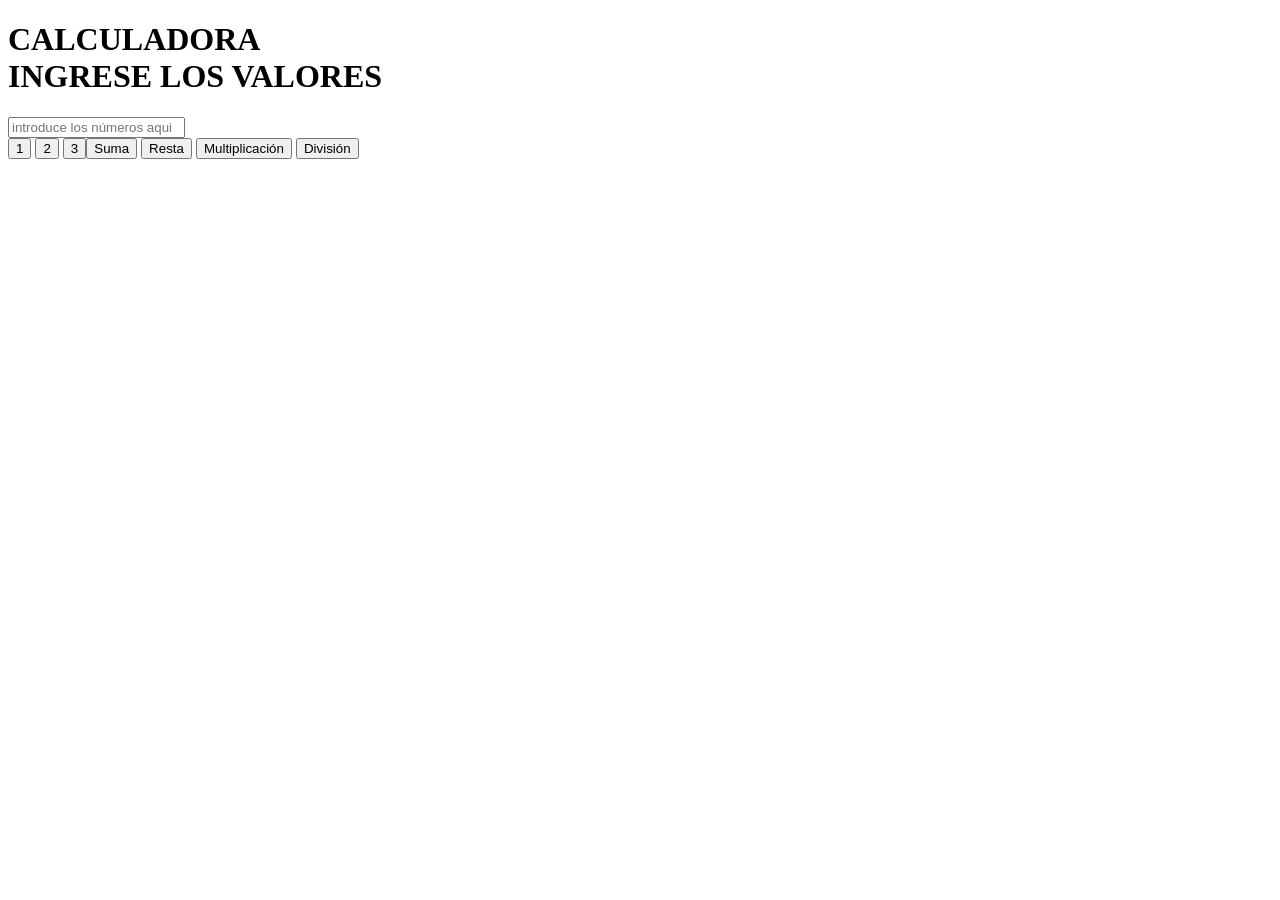
==== index.html @ e3a5bb8f "calculadora" ====
<!doctype html>
<html lang="en">
<head>
  <meta charset="utf-8">
  <meta name="viewport" content="width=device-width,initial-scale=1">
  <title>HTML Archive — Home</title>
</head>
<body>
  <h1 class="site-header">CALCULADORA<br>INGRESE LOS VALORES</br></body></h1>
  <input type="text" placeholder="introduce los números aqui">
    <main class="container">
        <button>1</button>
        <button>2</button>
        <button>3</button><button>Suma</button>
        <button>Resta</button>
        <button>Multiplicación</button>
        <button>División</button>
  </main>
  <footer class="site-footer">
    <div class="container"></div>
  </footer>
</body>
</html>
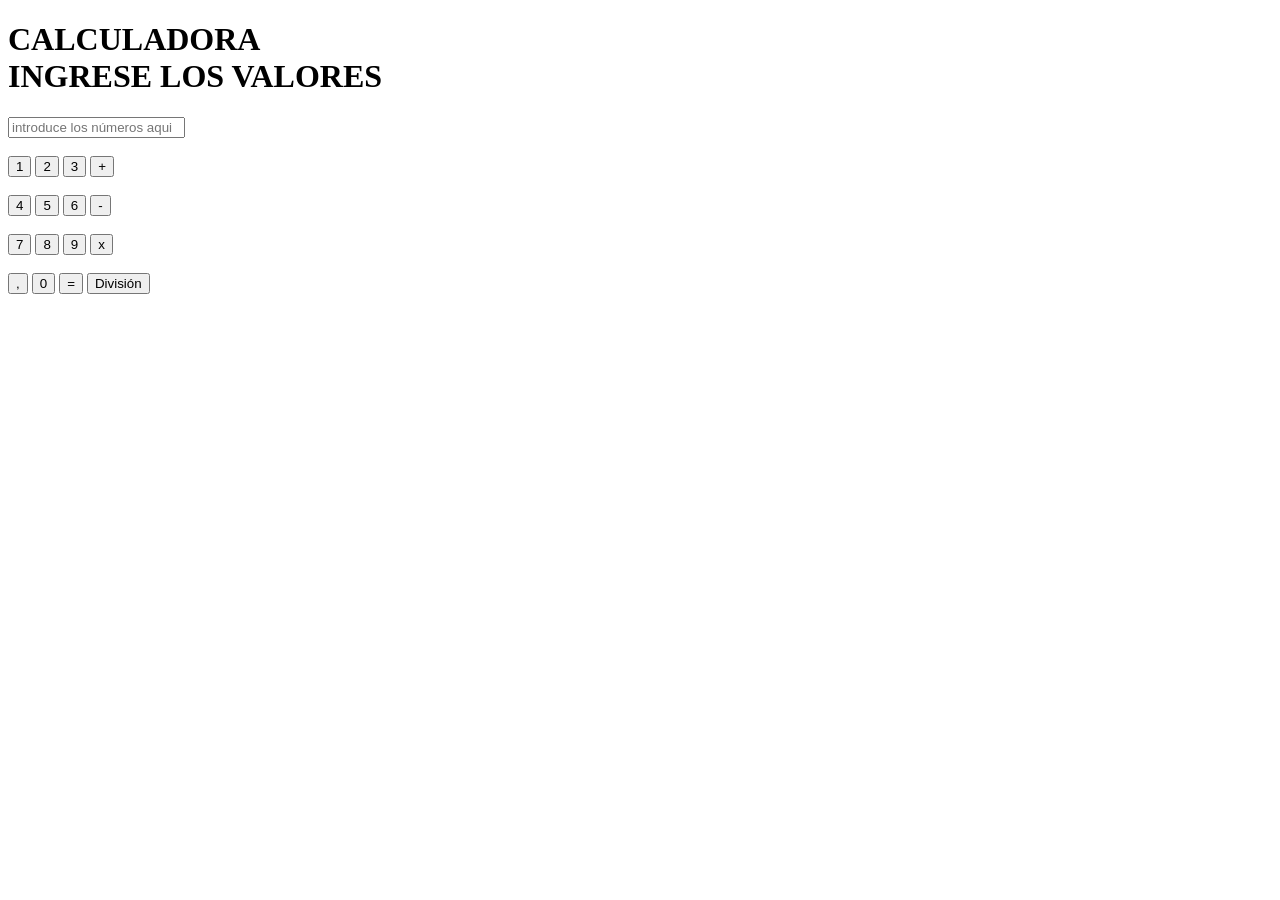
==== commit 705a094b: "UOPDATE !" ====
--- a/index.html
+++ b/index.html
@@ -1,5 +1,5 @@
 <!doctype html>
-<html lang="en">
+<html lang="es">
 <head>
   <meta charset="utf-8">
   <meta name="viewport" content="width=device-width,initial-scale=1">
@@ -9,12 +9,30 @@
   <h1 class="site-header">CALCULADORA<br>INGRESE LOS VALORES</br></body></h1>
   <input type="text" placeholder="introduce los números aqui">
     <main class="container">
-        <button>1</button>
+      <br>
+        <input type="submit" value="1">
         <button>2</button>
-        <button>3</button><button>Suma</button>
-        <button>Resta</button>
-        <button>Multiplicación</button>
+        <button>3</button>
+        <button>+</button>
+      </br>
+        <br>
+        <button>4</button>
+        <button>5</button>
+        <button>6</button>
+        <button>-</button>
+        </br>
+        <br>
+        <button>7</button>
+        <button>8</button>
+        <button>9</button>
+        <button>x</button>
+        </br>
+        <br>
+        <button>,</button>
+        <button>0</button>
+        <button>=</button>
         <button>División</button>
+      </br>
   </main>
   <footer class="site-footer">
     <div class="container"></div>
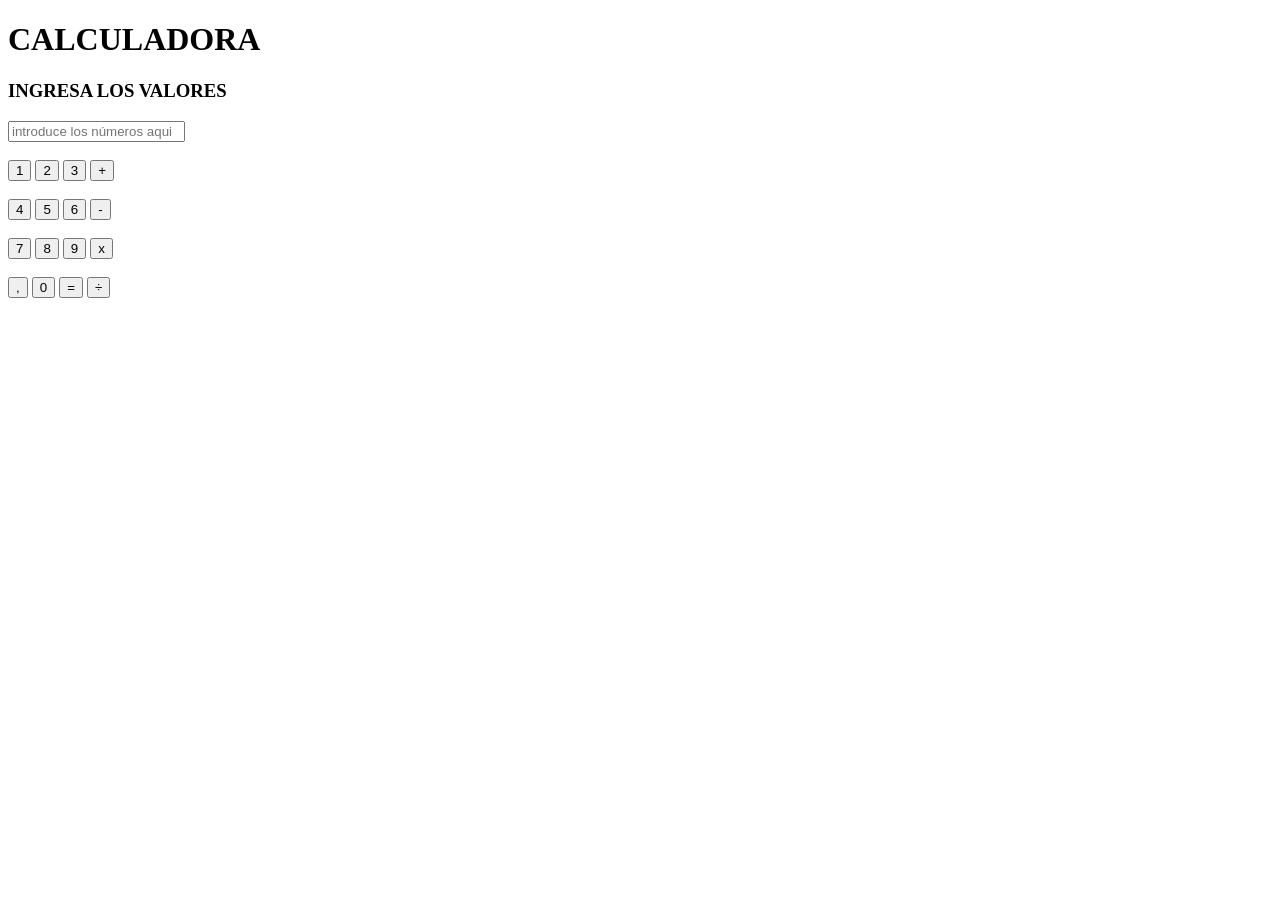
==== commit 858a9571: "mi version de la calculadora con puro html algunas correciones fueron realizadas" ====
--- a/index.html
+++ b/index.html
@@ -6,7 +6,8 @@
   <title>HTML Archive — Home</title>
 </head>
 <body>
-  <h1 class="site-header">CALCULADORA<br>INGRESE LOS VALORES</br></body></h1>
+  <h1 class="site-header">CALCULADORA</h1>
+  <h3>INGRESA LOS VALORES</h3></body>
   <input type="text" placeholder="introduce los números aqui">
     <main class="container">
       <br>
@@ -31,7 +32,7 @@
         <button>,</button>
         <button>0</button>
         <button>=</button>
-        <button>División</button>
+        <button>÷</button>
       </br>
   </main>
   <footer class="site-footer">
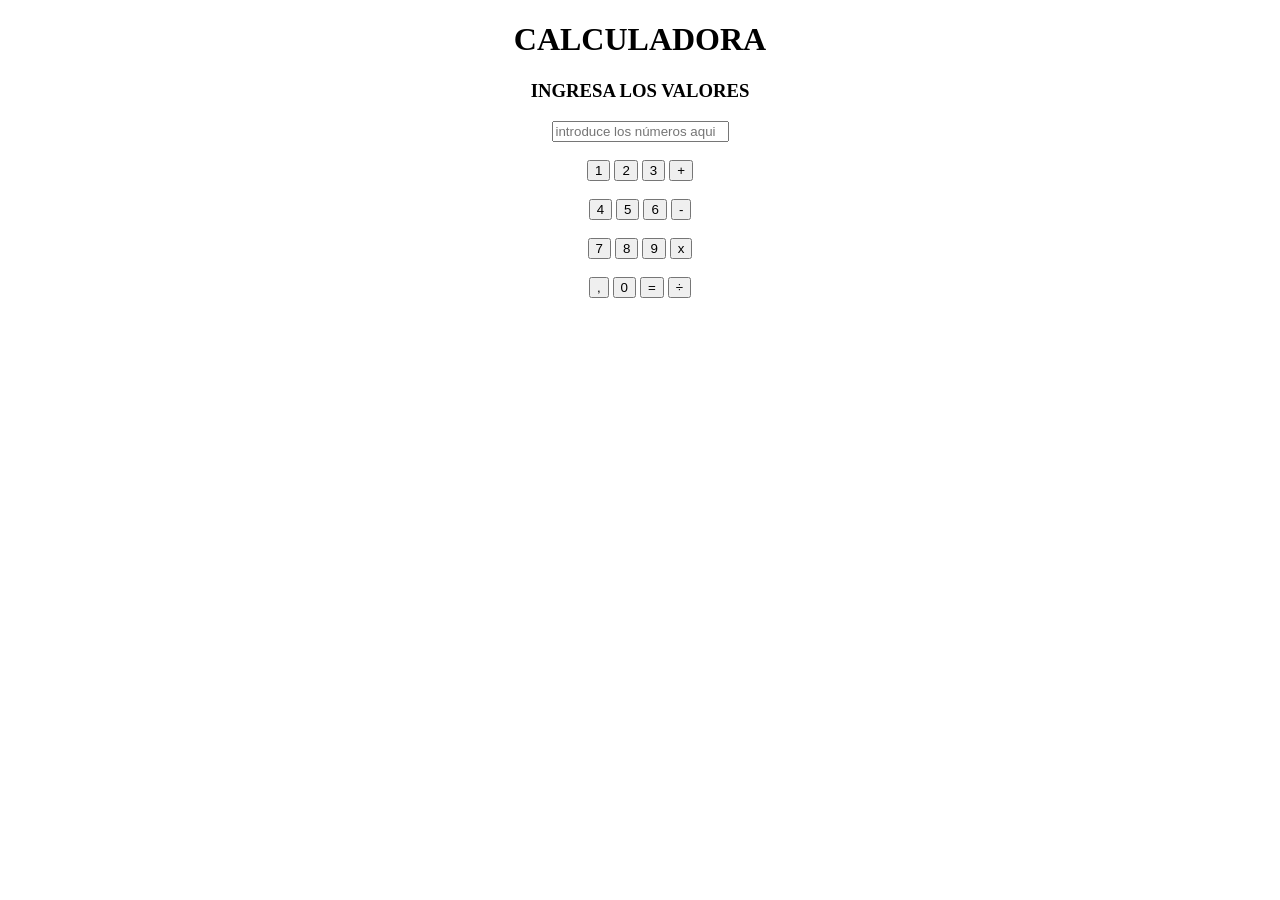
==== commit 17ac5448: "calculadora" ====
--- a/index.html
+++ b/index.html
@@ -6,6 +6,7 @@
   <title>HTML Archive — Home</title>
 </head>
 <body>
+  <center>
   <h1 class="site-header">CALCULADORA</h1>
   <h3>INGRESA LOS VALORES</h3></body>
   <input type="text" placeholder="introduce los números aqui">
@@ -34,6 +35,7 @@
         <button>=</button>
         <button>÷</button>
       </br>
+    </center>
   </main>
   <footer class="site-footer">
     <div class="container"></div>
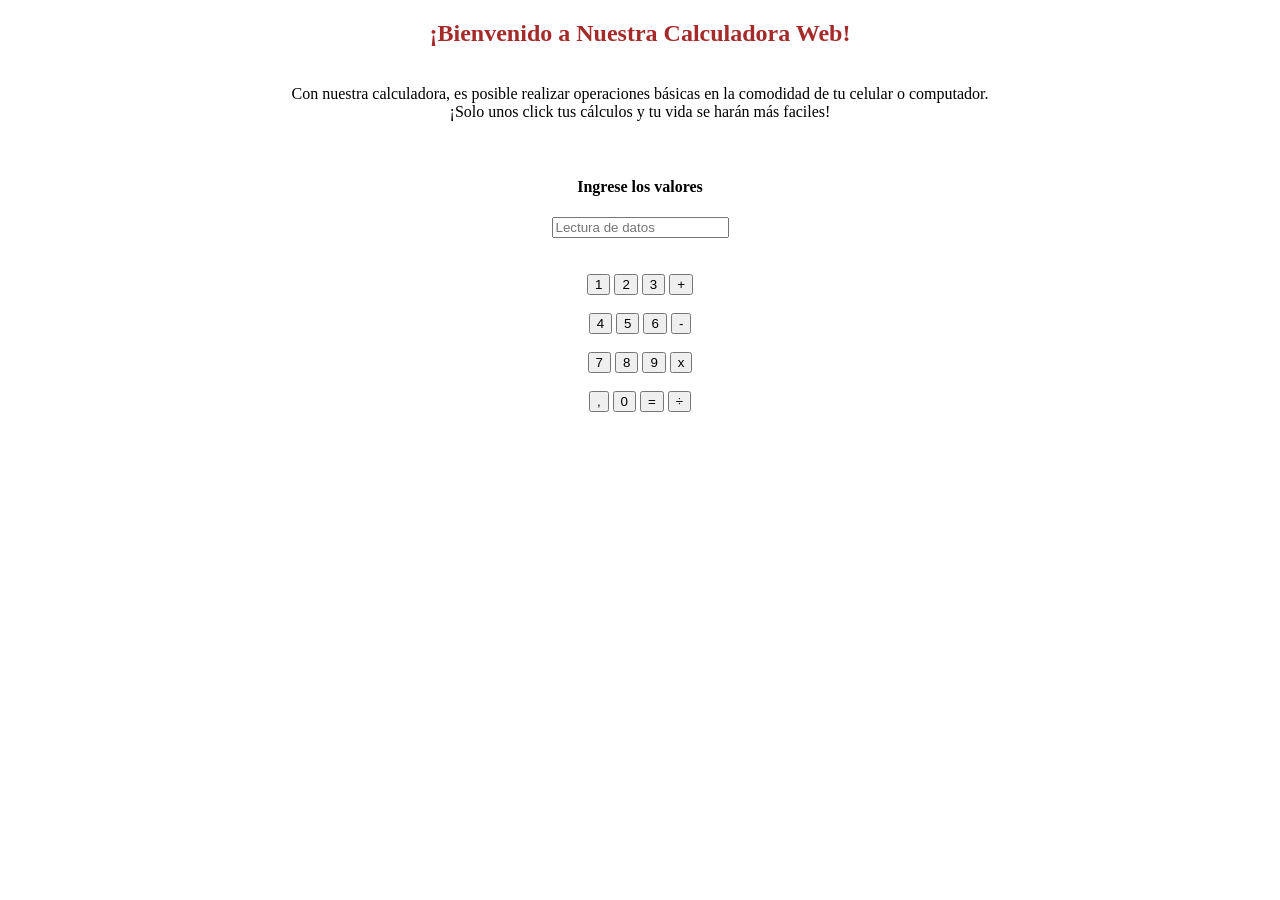
==== commit fcc2a4b0: "Actualizacion agregada" ====
--- a/index.html
+++ b/index.html
@@ -3,14 +3,25 @@
 <head>
   <meta charset="utf-8">
   <meta name="viewport" content="width=device-width,initial-scale=1">
-  <title>HTML Archive — Home</title>
+  <title>¡Calculadora Web!</title>
 </head>
 <body>
   <center>
-  <h1 class="site-header">CALCULADORA</h1>
-  <h3>INGRESA LOS VALORES</h3></body>
-  <input type="text" placeholder="introduce los números aqui">
-    <main class="container">
+     <h2 class="site-header"><span style="color:brown" >¡Bienvenido a Nuestra Calculadora Web!</span></h2>
+   <br>
+   <p1>Con nuestra calculadora, es posible realizar operaciones básicas en la comodidad de tu celular o computador.<br>
+    ¡Solo unos click tus cálculos y tu vida se harán más faciles!</p1> 
+    <br>
+    <br>
+    <br>
+    <h4>Ingrese los valores</h4>
+     <form action="realizar una operacion">
+    <label for="Inicio" name="Ingrese los valores">
+        <main class="container"></main>
+         <input type="number" id="inicio" name="Ingrese los valores" placeholder="Lectura de datos"/>
+
+      <br>
+      <br>
       <br>
         <input type="submit" value="1">
         <button>2</button>
@@ -35,7 +46,10 @@
         <button>=</button>
         <button>÷</button>
       </br>
+       </label>
+    </form>
     </center>
+    
   </main>
   <footer class="site-footer">
     <div class="container"></div>
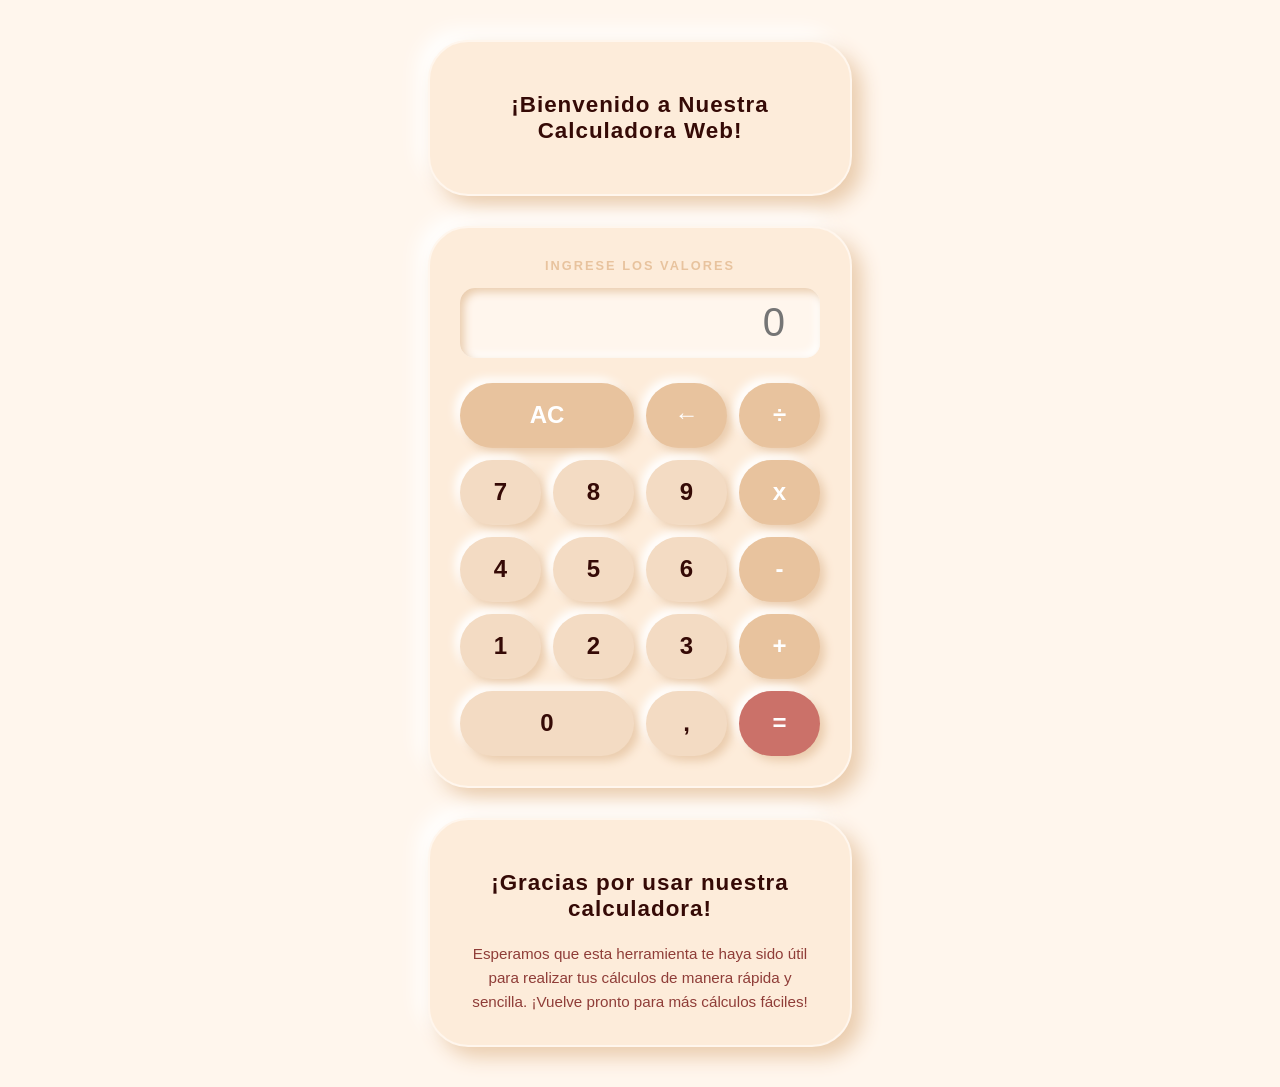
==== commit f4e91230: "Add files via upload se agrego css, faltan correcciones y no es funcional" ====
--- a/index.html
+++ b/index.html
@@ -4,55 +4,177 @@
   <meta charset="utf-8">
   <meta name="viewport" content="width=device-width,initial-scale=1">
   <title>¡Calculadora Web!</title>
+  <style>
+    /* --- DISEÑO "COFFEE & CREAM" - LAYOUT ACTUALIZADO --- */
+
+    body {
+      background-color: #fff6ed;
+      color: #350a06;
+      font-family: 'Verdana', sans-serif;
+      margin: 0;
+      padding: 40px 20px;
+      min-height: 100vh;
+      display: flex;
+      flex-direction: column;
+      align-items: center;
+      justify-content: center;
+      gap: 30px;
+    }
+
+    /* ESTILO DE LOS RECUADROS */
+    .recuadro {
+      background-color: #fdecda;
+      padding: 30px;
+      border-radius: 40px;
+      box-shadow: 10px 10px 20px #eaccad, -10px -10px 20px #ffffff;
+      border: 2px solid #fff6ed;
+      width: 100%;
+      max-width: 360px; /* Un poco más ancho para que quepan bien los botones */
+      text-align: center;
+    }
+
+    /* TEXTOS */
+    .site-header span {
+      color: #350a06 !important;
+      font-size: 1.4rem;
+      font-weight: bold;
+      letter-spacing: 1px;
+      display: block;
+      margin-bottom: 15px;
+    }
+
+    p1 {
+      display: block;
+      font-size: 0.95rem;
+      color: #8f3d38;
+      line-height: 1.6;
+    }
+
+    h4 {
+      color: #E8C39E; 
+      margin-top: 0;
+      margin-bottom: 15px;
+      text-transform: uppercase;
+      font-size: 0.8rem;
+      letter-spacing: 2px;
+    }
+
+    /* PANTALLA */
+    input[type="number"]#inicio {
+      width: 100%;
+      height: 70px;
+      background-color: #fff6ed;
+      border: none;
+      border-radius: 15px;
+      color: #350a06;
+      font-size: 40px;
+      text-align: right;
+      padding: 0 20px;
+      margin-bottom: 25px;
+      box-sizing: border-box;
+      box-shadow: inset 4px 4px 8px #eaccad, inset -4px -4px 8px #ffffff;
+      outline: none;
+    }
+
+    /* --- NUEVA GRID (REJILLA) DE BOTONES --- */
+    .teclado-grid {
+      display: grid;
+      grid-template-columns: repeat(4, 1fr); /* 4 columnas exactas */
+      gap: 12px; /* Espacio entre botones */
+    }
+
+    button {
+      width: 100%;
+      height: 65px; /* Altura fija */
+      border: none;
+      border-radius: 50px; /* Redondos (o capsula si son anchos) */
+      font-size: 24px;
+      font-weight: bold;
+      cursor: pointer;
+      background-color: #f3dbc3; 
+      color: #350a06;
+      box-shadow: 5px 5px 10px #eaccad, -5px -5px 10px #ffffff;
+      transition: transform 0.1s;
+    }
+
+    button:active {
+      transform: scale(0.95);
+      box-shadow: inset 3px 3px 6px #eaccad, inset -3px -3px 6px #ffffff;
+    }
+
+    /* CLASES DE COLORES */
+    .btn-numero {
+      background-color: #f3dbc3; /* Beige claro */
+    }
+
+    .btn-operador {
+      background-color: #E8C39E; /* Caramelo */
+      color: #fff;
+    }
+
+    .btn-igual {
+      background-color: #cb7169; /* Rojizo */
+      color: white;
+    }
+
+    /* BOTONES ANCHOS (Para rellenar el hueco de % y 00) */
+    .ancho {
+      grid-column: span 2; /* Ocupa 2 columnas */
+    }
+
+    /* LIMPIEZA */
+    main.container, footer.site-footer, br { display: none; }
+    form { margin: 0; }
+
+  </style>
 </head>
 <body>
-  <center>
+
+  <div class="recuadro">
      <h2 class="site-header"><span style="color:brown" >¡Bienvenido a Nuestra Calculadora Web!</span></h2>
-   <br>
-   <p1>Con nuestra calculadora, es posible realizar operaciones básicas en la comodidad de tu celular o computador.<br>
-    ¡Solo unos click tus cálculos y tu vida se harán más faciles!</p1> 
-    <br>
-    <br>
-    <br>
+  </div>
+
+  <div class="recuadro">
     <h4>Ingrese los valores</h4>
-     <form action="realizar una operacion">
-    <label for="Inicio" name="Ingrese los valores">
-        <main class="container"></main>
-         <input type="number" id="inicio" name="Ingrese los valores" placeholder="Lectura de datos"/>
+    
+    <form action="realizar una operacion">
+      <label for="Inicio" name="Ingrese los valores">
+         
+         <input type="number" id="inicio" name="Ingrese los valores" placeholder="0"/>
 
-      <br>
-      <br>
-      <br>
-        <input type="submit" value="1">
-        <button>2</button>
-        <button>3</button>
-        <button>+</button>
-      </br>
-        <br>
-        <button>4</button>
-        <button>5</button>
-        <button>6</button>
-        <button>-</button>
-        </br>
-        <br>
-        <button>7</button>
-        <button>8</button>
-        <button>9</button>
-        <button>x</button>
-        </br>
-        <br>
-        <button>,</button>
-        <button>0</button>
-        <button>=</button>
-        <button>÷</button>
-      </br>
+         <div class="teclado-grid">
+            
+            <button class="btn-operador ancho">AC</button> 
+            <button class="btn-operador">←</button>
+            <button class="btn-operador">÷</button>
+
+            <button class="btn-numero">7</button>
+            <button class="btn-numero">8</button>
+            <button class="btn-numero">9</button>
+            <button class="btn-operador">x</button>
+
+            <button class="btn-numero">4</button>
+            <button class="btn-numero">5</button>
+            <button class="btn-numero">6</button>
+            <button class="btn-operador">-</button>
+
+            <button class="btn-numero">1</button>
+            <button class="btn-numero">2</button>
+            <button class="btn-numero">3</button>
+            <button class="btn-operador">+</button>
+
+            <button class="btn-numero ancho">0</button>
+            <button class="btn-numero">,</button>
+            <button class="btn-igual">=</button>
+         </div>
+
        </label>
     </form>
-    </center>
-    
-  </main>
-  <footer class="site-footer">
-    <div class="container"></div>
-  </footer>
+  </div>
+  <div class="recuadro">
+      <h2 class="site-header"><span style="color:brown" >¡Gracias por usar nuestra calculadora!</span></h2>
+      <p1>Esperamos que esta herramienta te haya sido útil para realizar tus cálculos de manera rápida y sencilla.<br><br>
+      ¡Vuelve pronto para más cálculos fáciles!</p1>
+
 </body>
 </html>
